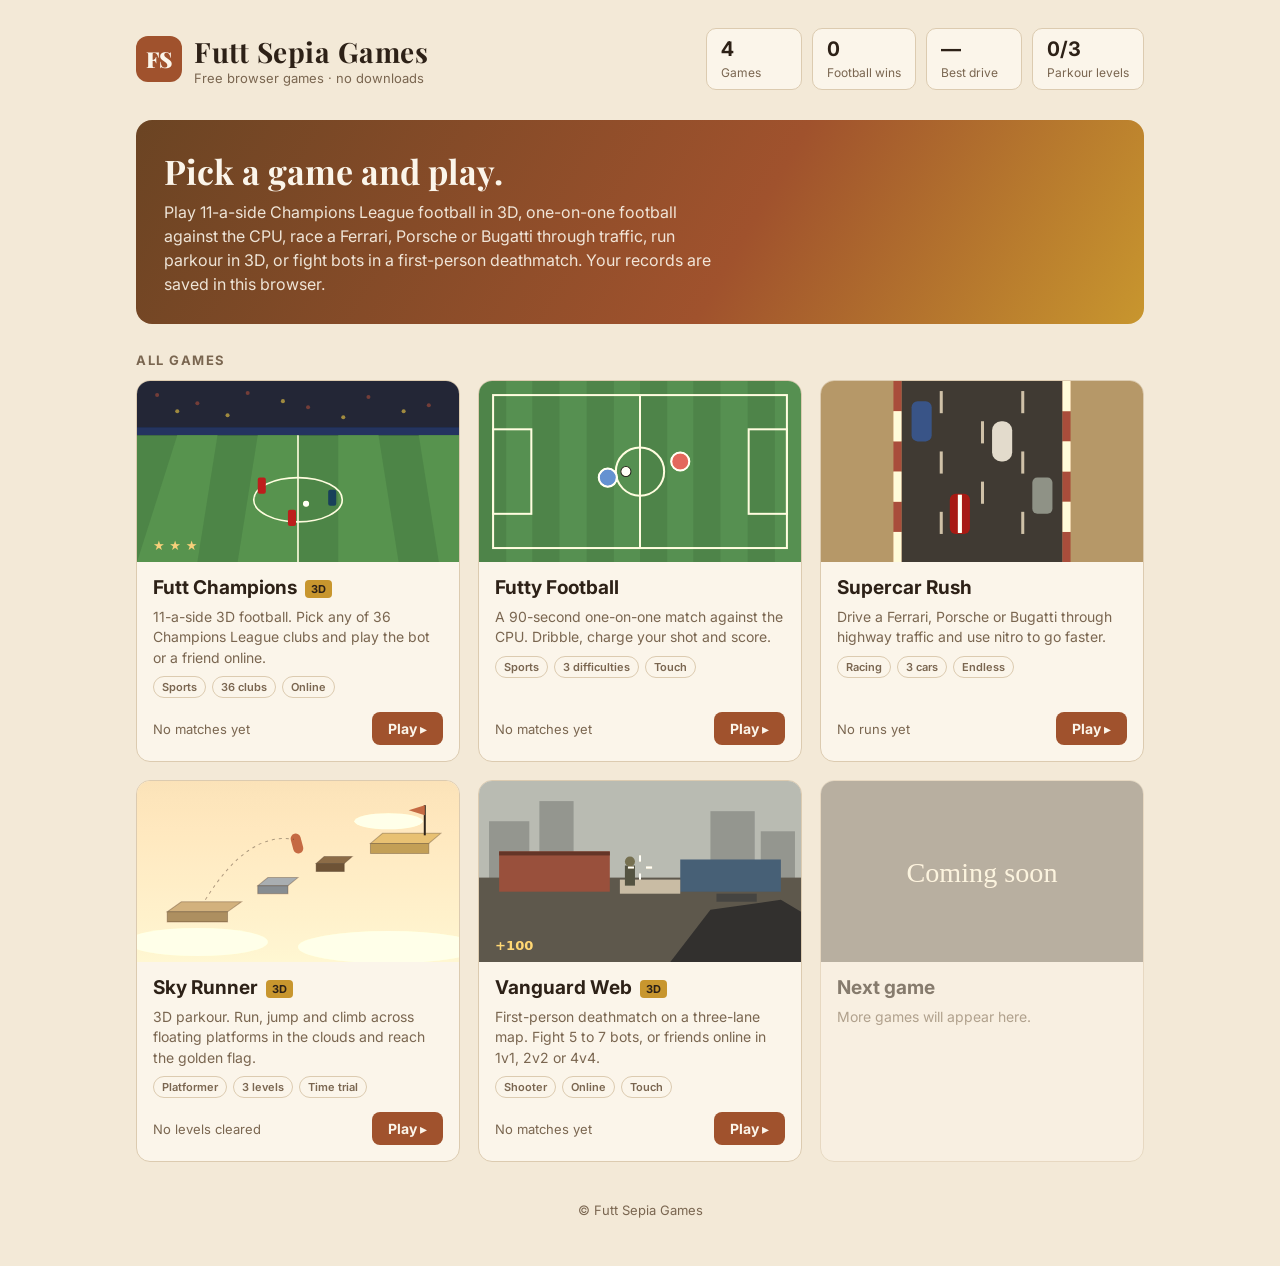
==== index.html @ 36e28ad8 "Vanguard Web: online 1v1/2v2/4v4, key rebinding, touch layout editor Online team deathmatch over Web" ====
<!DOCTYPE html>
<html lang="en">
<head>
<meta charset="UTF-8">
<meta name="viewport" content="width=device-width, initial-scale=1.0">
<title>Futt Sepia Games</title>
<link rel="preconnect" href="https://fonts.googleapis.com">
<link href="https://fonts.googleapis.com/css2?family=Playfair+Display:wght@700;900&family=Inter:wght@400;600;700&display=swap" rel="stylesheet" media="print" onload="this.media='all'">
<style>
  :root {
    --bg: #f3e9d7; --surface: #fbf5ea; --ink: #2d2117; --muted: #7a6650;
    --line: #dccbb0; --accent: #a0522d; --gold: #c8962e;
  }
  @media (prefers-color-scheme: dark) {
    :root { --bg: #17120c; --surface: #221a12; --ink: #f1e6d2; --muted: #b29e84; --line: #3a2e21; --accent: #d2875a; --gold: #e2b456; }
  }
  * { box-sizing: border-box; }
  body {
    margin: 0; min-height: 100vh; background: var(--bg); color: var(--ink);
    font-family: Inter, system-ui, sans-serif;
  }
  .wrap { max-width: 1040px; margin: 0 auto; padding: 0 16px 48px; }
  header { display: flex; align-items: center; justify-content: space-between; gap: 16px; padding: 28px 0 8px; flex-wrap: wrap; }
  .brand { display: flex; align-items: center; gap: 12px; }
  .logo {
    width: 46px; height: 46px; border-radius: 12px; background: var(--accent); color: var(--surface);
    display: grid; place-items: center; font-family: "Playfair Display", serif; font-weight: 900; font-size: 22px;
  }
  .brand h1 { margin: 0; font-family: "Playfair Display", serif; font-size: 28px; letter-spacing: .5px; }
  .brand small { display: block; color: var(--muted); font-size: 13px; }
  .stats { display: flex; gap: 10px; flex-wrap: wrap; }
  .stat { background: var(--surface); border: 1px solid var(--line); border-radius: 10px; padding: 8px 14px; min-width: 96px; }
  .stat b { display: block; font-size: 20px; font-variant-numeric: tabular-nums; }
  .stat span { font-size: 12px; color: var(--muted); }
  .hero {
    margin: 22px 0 28px; padding: 28px; border-radius: 16px;
    background: linear-gradient(120deg, #6b4423, #a0522d 60%, #c8962e); color: #fbf5ea;
  }
  .hero h2 { margin: 0 0 6px; font-family: "Playfair Display", serif; font-size: clamp(24px, 4vw, 34px); }
  .hero p { margin: 0; opacity: .9; max-width: 560px; line-height: 1.5; }
  h3 { font-size: 13px; text-transform: uppercase; letter-spacing: 1.5px; color: var(--muted); margin: 0 0 12px; }
  .grid { display: grid; grid-template-columns: repeat(auto-fill, minmax(280px, 1fr)); gap: 18px; }
  .card {
    background: var(--surface); border: 1px solid var(--line); border-radius: 14px; overflow: hidden;
    text-decoration: none; color: inherit; display: flex; flex-direction: column;
    transition: transform .15s ease, box-shadow .15s ease;
  }
  .card:hover { transform: translateY(-3px); box-shadow: 0 10px 24px rgba(60,40,20,.18); }
  .card:focus-visible { outline: 3px solid var(--gold); outline-offset: 2px; }
  .thumb { aspect-ratio: 16 / 9; display: block; width: 100%; filter: sepia(.35); }
  .body { padding: 14px 16px 16px; display: flex; flex-direction: column; gap: 8px; flex: 1; }
  .body h4 { margin: 0; font-size: 19px; }
  .body p { margin: 0; color: var(--muted); font-size: 14px; line-height: 1.45; }
  .tags { display: flex; gap: 6px; flex-wrap: wrap; }
  .tag { font-size: 11px; font-weight: 600; padding: 3px 8px; border-radius: 99px; border: 1px solid var(--line); color: var(--muted); }
  .foot { display: flex; justify-content: space-between; align-items: center; margin-top: auto; padding-top: 6px; }
  .rec { font-size: 13px; color: var(--muted); }
  .play { background: var(--accent); color: #fbf5ea; font-weight: 700; font-size: 14px; padding: 8px 16px; border-radius: 8px; }
  .new { font-size: 11px; vertical-align: middle; background: var(--gold); color: #2d2117; padding: 2px 6px; border-radius: 4px; margin-left: 4px; }
  .soon { opacity: .55; pointer-events: none; }
  .soon .thumb { filter: grayscale(1) sepia(.4); }
  footer { margin-top: 40px; text-align: center; color: var(--muted); font-size: 13px; }
</style>
</head>
<body>
<div class="wrap">
  <header>
    <div class="brand">
      <div class="logo">FS</div>
      <div><h1>Futt Sepia Games</h1><small>Free browser games · no downloads</small></div>
    </div>
    <div class="stats">
      <div class="stat"><b id="stGames">4</b><span>Games</span></div>
      <div class="stat"><b id="stWins">0</b><span>Football wins</span></div>
      <div class="stat"><b id="stBest">—</b><span>Best drive</span></div>
      <div class="stat"><b id="stLevels">0/3</b><span>Parkour levels</span></div>
    </div>
  </header>

  <section class="hero">
    <h2>Pick a game and play.</h2>
    <p>Play 11-a-side Champions League football in 3D, one-on-one football against the CPU, race a Ferrari, Porsche or Bugatti through traffic, run parkour in 3D, or fight bots in a first-person deathmatch. Your records are saved in this browser.</p>
  </section>

  <h3>All games</h3>
  <div class="grid">
    <a class="card" href="games/champions/index.html">
      <svg class="thumb" viewBox="0 0 320 180" aria-hidden="true">
        <rect width="320" height="180" fill="#0a1230"/>
        <rect y="0" width="320" height="46" fill="#1b2340"/>
        <g fill="#c0392b" opacity=".6"><circle cx="20" cy="14" r="2"/><circle cx="60" cy="22" r="2"/><circle cx="110" cy="12" r="2"/><circle cx="170" cy="26" r="2"/><circle cx="230" cy="16" r="2"/><circle cx="290" cy="24" r="2"/></g>
        <g fill="#f1c40f" opacity=".6"><circle cx="40" cy="30" r="2"/><circle cx="90" cy="34" r="2"/><circle cx="145" cy="20" r="2"/><circle cx="205" cy="36" r="2"/><circle cx="265" cy="30" r="2"/></g>
        <rect y="46" width="320" height="8" fill="#13307a"/>
        <polygon points="0,54 320,54 320,180 0,180" fill="#2e8b3a"/>
        <g fill="#349a40"><polygon points="40,54 80,54 60,180 0,180"/><polygon points="120,54 160,54 160,180 100,180"/><polygon points="200,54 240,54 260,180 200,180"/><polygon points="280,54 320,54 320,180 300,180"/></g>
        <g fill="none" stroke="#fff" stroke-width="1.6" opacity=".85"><line x1="160" y1="54" x2="160" y2="180"/><ellipse cx="160" cy="118" rx="44" ry="22"/></g>
        <g><rect x="120" y="96" width="8" height="16" rx="2" fill="#ef0107"/><rect x="190" y="108" width="8" height="16" rx="2" fill="#004170"/><rect x="150" y="128" width="8" height="16" rx="2" fill="#ef0107"/></g>
        <circle cx="168" cy="122" r="3" fill="#fff"/>
        <text x="16" y="168" font-family="system-ui, sans-serif" font-weight="800" font-size="13" fill="#f0c35a">★ ★ ★</text>
      </svg>
      <div class="body">
        <h4>Futt Champions <span class="new">3D</span></h4>
        <p>11-a-side 3D football. Pick any of 36 Champions League clubs and play the bot or a friend online.</p>
        <div class="tags"><span class="tag">Sports</span><span class="tag">36 clubs</span><span class="tag">Online</span></div>
        <div class="foot"><span class="rec" id="recChampions">No matches yet</span><span class="play">Play ▸</span></div>
      </div>
    </a>

    <a class="card" href="games/football/index.html">
      <svg class="thumb" viewBox="0 0 320 180" aria-hidden="true">
        <rect width="320" height="180" fill="#349645"/>
        <g fill="#2f8a3e"><rect x="0" width="27" height="180"/><rect x="53" width="27" height="180"/><rect x="107" width="27" height="180"/><rect x="160" width="27" height="180"/><rect x="213" width="27" height="180"/><rect x="267" width="27" height="180"/></g>
        <g fill="none" stroke="#fff" stroke-width="2" opacity=".85">
          <rect x="14" y="14" width="292" height="152"/><line x1="160" y1="14" x2="160" y2="166"/><circle cx="160" cy="90" r="24"/>
          <rect x="14" y="48" width="38" height="84"/><rect x="268" y="48" width="38" height="84"/>
        </g>
        <circle cx="128" cy="96" r="9" fill="#3b8bff" stroke="#fff" stroke-width="2"/>
        <circle cx="200" cy="80" r="9" fill="#ff4d4d" stroke="#fff" stroke-width="2"/>
        <circle cx="146" cy="90" r="5" fill="#fff" stroke="#222"/>
      </svg>
      <div class="body">
        <h4>Futty Football</h4>
        <p>A 90-second one-on-one match against the CPU. Dribble, charge your shot and score.</p>
        <div class="tags"><span class="tag">Sports</span><span class="tag">3 difficulties</span><span class="tag">Touch</span></div>
        <div class="foot"><span class="rec" id="recFootball">No matches yet</span><span class="play">Play ▸</span></div>
      </div>
    </a>

    <a class="card" href="games/racing/index.html">
      <svg class="thumb" viewBox="0 0 320 180" aria-hidden="true">
        <rect width="320" height="180" fill="#b08d57"/>
        <rect x="80" width="160" height="180" fill="#3a3633"/>
        <g fill="#c0392b"><rect x="72" y="0" width="8" height="30"/><rect x="72" y="60" width="8" height="30"/><rect x="72" y="120" width="8" height="30"/><rect x="240" y="30" width="8" height="30"/><rect x="240" y="90" width="8" height="30"/><rect x="240" y="150" width="8" height="30"/></g>
        <g fill="#f4ead8"><rect x="72" y="30" width="8" height="30"/><rect x="72" y="90" width="8" height="30"/><rect x="72" y="150" width="8" height="30"/><rect x="240" y="0" width="8" height="30"/><rect x="240" y="60" width="8" height="30"/><rect x="240" y="120" width="8" height="30"/></g>
        <g fill="#f4ead8" opacity=".7"><rect x="118" y="10" width="3" height="22"/><rect x="118" y="70" width="3" height="22"/><rect x="118" y="130" width="3" height="22"/><rect x="159" y="40" width="3" height="22"/><rect x="159" y="100" width="3" height="22"/><rect x="199" y="10" width="3" height="22"/><rect x="199" y="70" width="3" height="22"/><rect x="199" y="130" width="3" height="22"/></g>
        <rect x="128" y="112" width="20" height="40" rx="6" fill="#d40000"/><rect x="136" y="113" width="4" height="38" fill="#fff"/>
        <rect x="170" y="40" width="20" height="40" rx="9" fill="#c9cdd2"/>
        <rect x="90" y="20" width="20" height="40" rx="6" fill="#1f4fa8"/>
        <rect x="210" y="96" width="20" height="36" rx="5" fill="#7b8a8b"/>
      </svg>
      <div class="body">
        <h4>Supercar Rush</h4>
        <p>Drive a Ferrari, Porsche or Bugatti through highway traffic and use nitro to go faster.</p>
        <div class="tags"><span class="tag">Racing</span><span class="tag">3 cars</span><span class="tag">Endless</span></div>
        <div class="foot"><span class="rec" id="recRacing">No runs yet</span><span class="play">Play ▸</span></div>
      </div>
    </a>

    <a class="card" href="games/parkour/index.html">
      <svg class="thumb" viewBox="0 0 320 180" aria-hidden="true">
        <defs><linearGradient id="sky" x1="0" y1="0" x2="0" y2="1"><stop offset="0" stop-color="#e8d3b0"/><stop offset="1" stop-color="#f3e6cf"/></linearGradient></defs>
        <rect width="320" height="180" fill="url(#sky)"/>
        <g fill="#fbf5ea"><ellipse cx="60" cy="160" rx="70" ry="14"/><ellipse cx="250" cy="165" rx="90" ry="16"/><ellipse cx="250" cy="40" rx="34" ry="8"/></g>
        <g stroke="#4a3420" stroke-opacity=".35">
          <polygon points="30,130 90,130 104,120 44,120" fill="#c9a46c"/><polygon points="30,130 90,130 90,140 30,140" fill="#a8844f"/>
          <polygon points="120,104 150,104 160,96 130,96" fill="#8fa3bf"/><polygon points="120,104 150,104 150,112 120,112" fill="#71849e"/>
          <polygon points="178,82 206,82 214,75 186,75" fill="#8c6239"/><polygon points="178,82 206,82 206,90 178,90" fill="#6e4b2a"/>
          <polygon points="232,62 290,62 302,52 244,52" fill="#e2b456"/><polygon points="232,62 290,62 290,72 232,72" fill="#c0943a"/>
        </g>
        <line x1="286" y1="54" x2="286" y2="24" stroke="#2d2117" stroke-width="2"/><polygon points="286,24 270,29 286,34" fill="#d9572b"/>
        <g transform="translate(160 66) rotate(-15)"><rect x="-5" y="-14" width="10" height="20" rx="5" fill="#d9572b"/></g>
        <path d="M68 118 Q110 50 156 58" fill="none" stroke="#2d2117" stroke-dasharray="3 4" stroke-opacity=".4"/>
      </svg>
      <div class="body">
        <h4>Sky Runner <span class="new">3D</span></h4>
        <p>3D parkour. Run, jump and climb across floating platforms in the clouds and reach the golden flag.</p>
        <div class="tags"><span class="tag">Platformer</span><span class="tag">3 levels</span><span class="tag">Time trial</span></div>
        <div class="foot"><span class="rec" id="recParkour">No levels cleared</span><span class="play">Play ▸</span></div>
      </div>
    </a>

    <a class="card" href="games/vanguard/index.html">
      <svg class="thumb" viewBox="0 0 320 180" aria-hidden="true">
        <rect width="320" height="180" fill="#9fb0bb"/>
        <g fill="#7f8d96"><rect x="10" y="40" width="40" height="70"/><rect x="60" y="20" width="34" height="90"/><rect x="230" y="30" width="44" height="80"/><rect x="280" y="50" width="34" height="60"/></g>
        <rect y="96" width="320" height="84" fill="#55524c"/>
        <rect x="20" y="70" width="110" height="40" fill="#a8402e"/><rect x="20" y="70" width="110" height="4" fill="#6e2a1e"/>
        <rect x="200" y="78" width="100" height="32" fill="#2f5c8a"/>
        <rect x="140" y="98" width="60" height="14" fill="#b5b0a4"/>
        <g transform="translate(150 84)"><rect x="-5" y="0" width="10" height="20" fill="#4a4f3e"/><circle cx="0" cy="-4" r="5" fill="#6b6a48"/></g>
        <g fill="#2c2d30"><polygon points="190,180 230,128 300,118 320,130 320,180"/></g>
        <rect x="236" y="112" width="40" height="8" fill="#3c4044"/>
        <g stroke="#fff" stroke-width="2"><line x1="160" y1="74" x2="160" y2="80"/><line x1="160" y1="92" x2="160" y2="98"/><line x1="148" y1="86" x2="154" y2="86"/><line x1="166" y1="86" x2="172" y2="86"/></g>
        <text x="16" y="168" font-family="system-ui, sans-serif" font-weight="800" font-size="13" fill="#ffcc4d">+100</text>
      </svg>
      <div class="body">
        <h4>Vanguard Web <span class="new">3D</span></h4>
        <p>First-person deathmatch on a three-lane map. Fight 5 to 7 bots, or friends online in 1v1, 2v2 or 4v4.</p>
        <div class="tags"><span class="tag">Shooter</span><span class="tag">Online</span><span class="tag">Touch</span></div>
        <div class="foot"><span class="rec" id="recVanguard">No matches yet</span><span class="play">Play ▸</span></div>
      </div>
    </a>

    <div class="card soon" aria-disabled="true">
      <svg class="thumb" viewBox="0 0 320 180" aria-hidden="true">
        <rect width="320" height="180" fill="#8a7458"/>
        <text x="160" y="100" text-anchor="middle" font-family="Georgia, serif" font-size="28" fill="#f4ead8">Coming soon</text>
      </svg>
      <div class="body">
        <h4>Next game</h4>
        <p>More games will appear here.</p>
      </div>
    </div>
  </div>

  <footer>© Futt Sepia Games</footer>
</div>
<script>
  const read = (k, d) => { try { return JSON.parse(localStorage.getItem(k)) || d; } catch (_) { return d; } };
  const fb = read('fsg.football', null);
  if (fb) {
    document.getElementById('recFootball').textContent = `W ${fb.w} · D ${fb.d} · L ${fb.l}`;
    document.getElementById('stWins').textContent = fb.w;
  }
  const rc = read('fsg.racing', null);
  const names = { ferrari: 'Ferrari', porsche: 'Porsche', bugatti: 'Bugatti' };
  if (rc && Object.keys(rc).length) {
    const [car, m] = Object.entries(rc).sort((a, b) => b[1] - a[1])[0];
    document.getElementById('recRacing').textContent = `Best: ${m} m in a ${names[car] || car}`;
    document.getElementById('stBest').textContent = m + ' m';
  }
  const ch = read('fsg.champions', null);
  if (ch) document.getElementById('recChampions').textContent = `W ${ch.w} · D ${ch.d} · L ${ch.l}`;
  const pk = read('fsg.parkour', null);
  if (pk) {
    const done = Object.keys(pk).length;
    const total = Object.values(pk).reduce((a, b) => a + b, 0);
    document.getElementById('stLevels').textContent = `${done}/3`;
    document.getElementById('recParkour').textContent = done === 3 ? `All cleared · ${total.toFixed(1)}s total` : `${done}/3 levels cleared`;
  }
  const vg = read('fsg.vanguard', null);
  if (vg) document.getElementById('recVanguard').textContent = `${vg.wins}/${vg.matches} wins · best ${vg.bestKills} kills`;
</script>
</body>
</html>
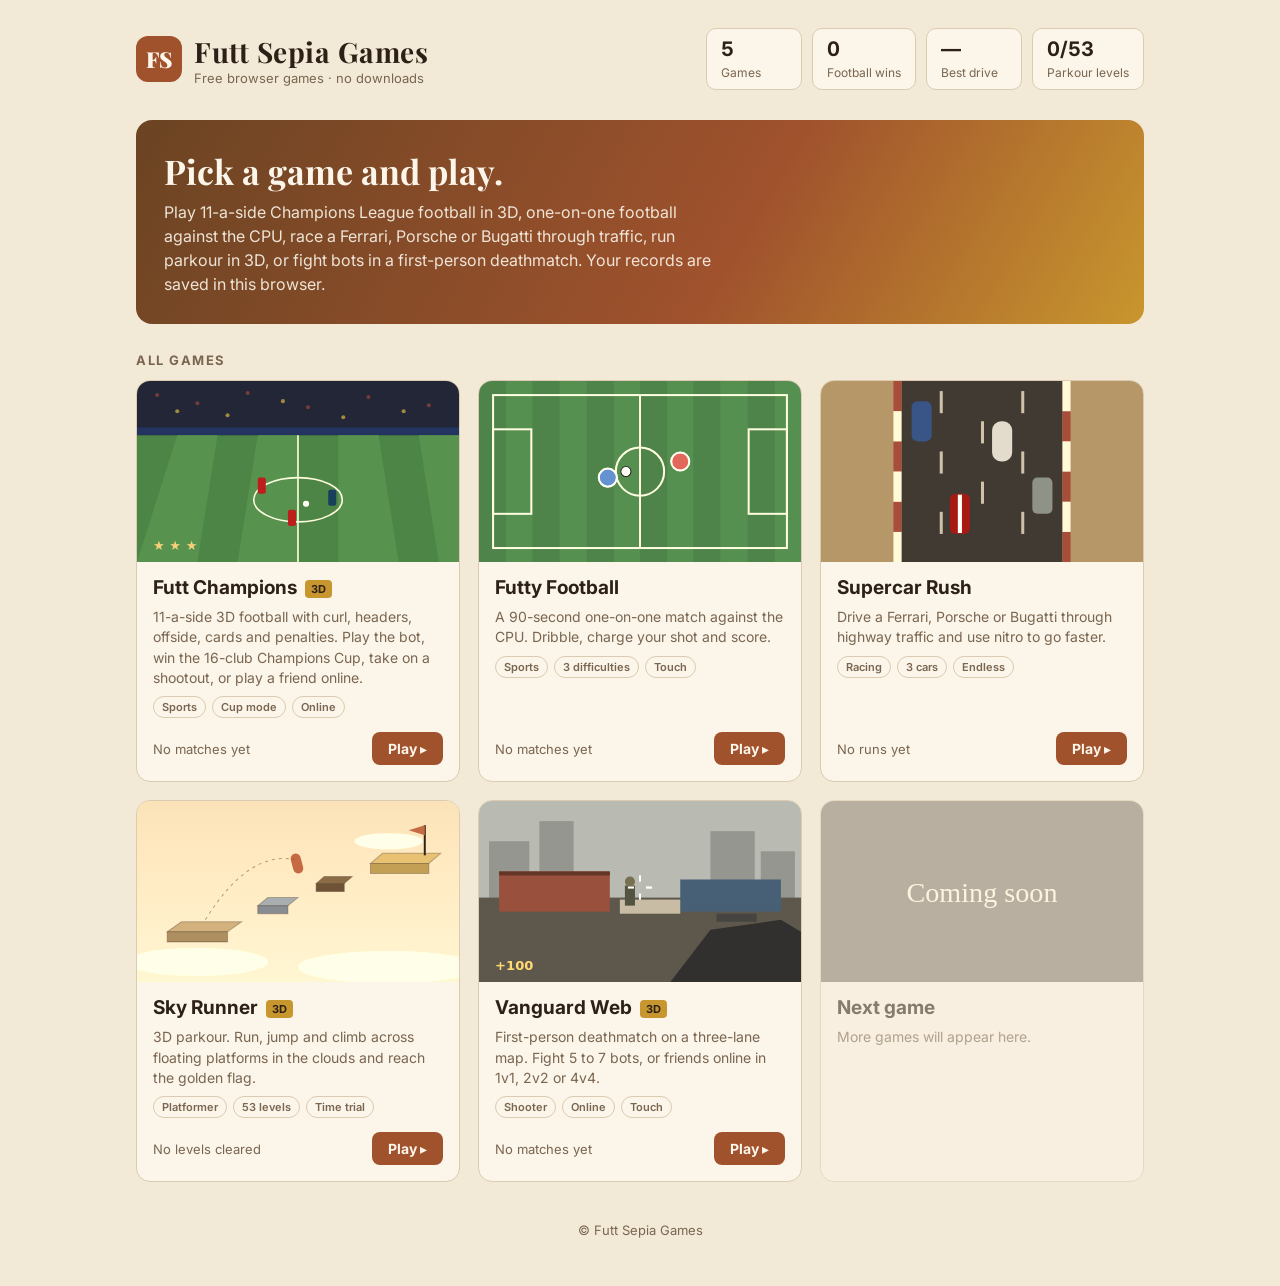
==== commit c39f5ee6: "Merge Vanguard Web online play and custom controls into claude/bold-goodall-1s31en Co-Authored-By: C" ====
--- a/index.html
+++ b/index.html
@@ -70,10 +70,10 @@
       <div><h1>Futt Sepia Games</h1><small>Free browser games · no downloads</small></div>
     </div>
     <div class="stats">
-      <div class="stat"><b id="stGames">4</b><span>Games</span></div>
+      <div class="stat"><b id="stGames">5</b><span>Games</span></div>
       <div class="stat"><b id="stWins">0</b><span>Football wins</span></div>
       <div class="stat"><b id="stBest">—</b><span>Best drive</span></div>
-      <div class="stat"><b id="stLevels">0/3</b><span>Parkour levels</span></div>
+      <div class="stat"><b id="stLevels">0/53</b><span>Parkour levels</span></div>
     </div>
   </header>
 
@@ -100,8 +100,8 @@
       </svg>
       <div class="body">
         <h4>Futt Champions <span class="new">3D</span></h4>
-        <p>11-a-side 3D football. Pick any of 36 Champions League clubs and play the bot or a friend online.</p>
-        <div class="tags"><span class="tag">Sports</span><span class="tag">36 clubs</span><span class="tag">Online</span></div>
+        <p>11-a-side 3D football with curl, headers, offside, cards and penalties. Play the bot, win the 16-club Champions Cup, take on a shootout, or play a friend online.</p>
+        <div class="tags"><span class="tag">Sports</span><span class="tag">Cup mode</span><span class="tag">Online</span></div>
         <div class="foot"><span class="rec" id="recChampions">No matches yet</span><span class="play">Play ▸</span></div>
       </div>
     </a>
@@ -164,7 +164,7 @@
       <div class="body">
         <h4>Sky Runner <span class="new">3D</span></h4>
         <p>3D parkour. Run, jump and climb across floating platforms in the clouds and reach the golden flag.</p>
-        <div class="tags"><span class="tag">Platformer</span><span class="tag">3 levels</span><span class="tag">Time trial</span></div>
+        <div class="tags"><span class="tag">Platformer</span><span class="tag">53 levels</span><span class="tag">Time trial</span></div>
         <div class="foot"><span class="rec" id="recParkour">No levels cleared</span><span class="play">Play ▸</span></div>
       </div>
     </a>
@@ -221,12 +221,13 @@
   }
   const ch = read('fsg.champions', null);
   if (ch) document.getElementById('recChampions').textContent = `W ${ch.w} · D ${ch.d} · L ${ch.l}`;
+  const PK_LEVELS = 53;
   const pk = read('fsg.parkour', null);
   if (pk) {
     const done = Object.keys(pk).length;
     const total = Object.values(pk).reduce((a, b) => a + b, 0);
-    document.getElementById('stLevels').textContent = `${done}/3`;
-    document.getElementById('recParkour').textContent = done === 3 ? `All cleared · ${total.toFixed(1)}s total` : `${done}/3 levels cleared`;
+    document.getElementById('stLevels').textContent = `${done}/${PK_LEVELS}`;
+    document.getElementById('recParkour').textContent = done >= PK_LEVELS ? `All cleared · ${total.toFixed(1)}s total` : `${done}/${PK_LEVELS} levels cleared`;
   }
   const vg = read('fsg.vanguard', null);
   if (vg) document.getElementById('recVanguard').textContent = `${vg.wins}/${vg.matches} wins · best ${vg.bestKills} kills`;
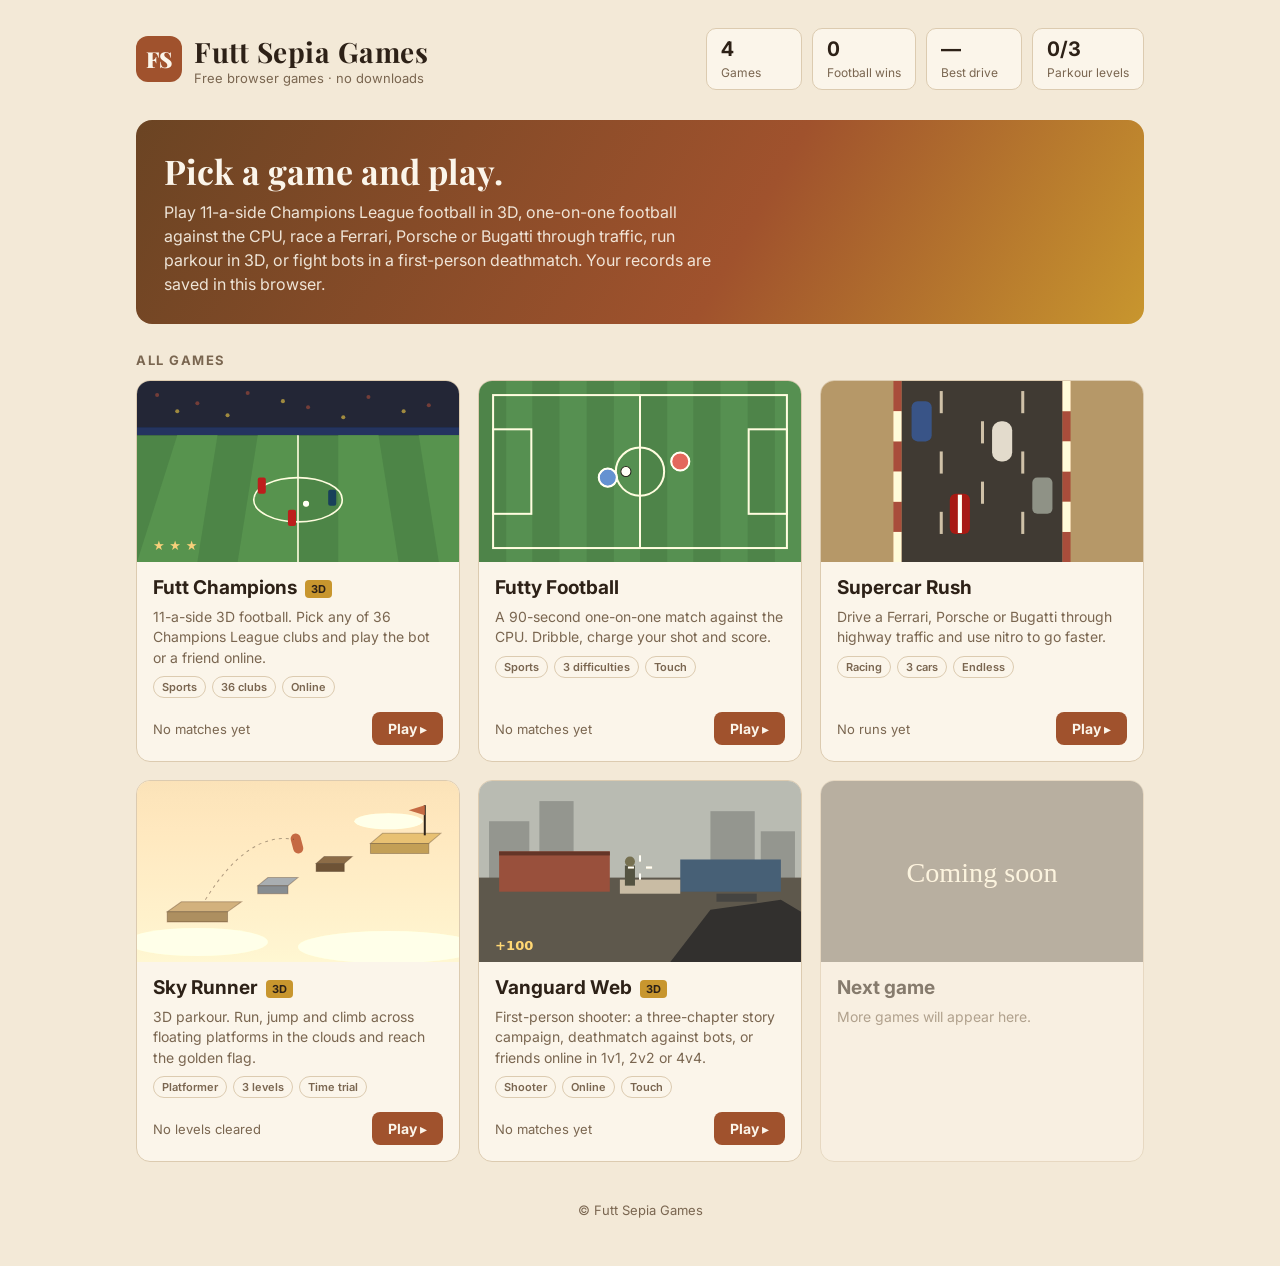
==== commit 73a1ec34: "Vanguard Web: story campaign 'Operation: Ashes of Verdan' Three chapters (tenement breach, hospital " ====
--- a/index.html
+++ b/index.html
@@ -70,10 +70,10 @@
       <div><h1>Futt Sepia Games</h1><small>Free browser games · no downloads</small></div>
     </div>
     <div class="stats">
-      <div class="stat"><b id="stGames">5</b><span>Games</span></div>
+      <div class="stat"><b id="stGames">4</b><span>Games</span></div>
       <div class="stat"><b id="stWins">0</b><span>Football wins</span></div>
       <div class="stat"><b id="stBest">—</b><span>Best drive</span></div>
-      <div class="stat"><b id="stLevels">0/53</b><span>Parkour levels</span></div>
+      <div class="stat"><b id="stLevels">0/3</b><span>Parkour levels</span></div>
     </div>
   </header>
 
@@ -100,8 +100,8 @@
       </svg>
       <div class="body">
         <h4>Futt Champions <span class="new">3D</span></h4>
-        <p>11-a-side 3D football with curl, headers, offside, cards and penalties. Play the bot, win the 16-club Champions Cup, take on a shootout, or play a friend online.</p>
-        <div class="tags"><span class="tag">Sports</span><span class="tag">Cup mode</span><span class="tag">Online</span></div>
+        <p>11-a-side 3D football. Pick any of 36 Champions League clubs and play the bot or a friend online.</p>
+        <div class="tags"><span class="tag">Sports</span><span class="tag">36 clubs</span><span class="tag">Online</span></div>
         <div class="foot"><span class="rec" id="recChampions">No matches yet</span><span class="play">Play ▸</span></div>
       </div>
     </a>
@@ -164,7 +164,7 @@
       <div class="body">
         <h4>Sky Runner <span class="new">3D</span></h4>
         <p>3D parkour. Run, jump and climb across floating platforms in the clouds and reach the golden flag.</p>
-        <div class="tags"><span class="tag">Platformer</span><span class="tag">53 levels</span><span class="tag">Time trial</span></div>
+        <div class="tags"><span class="tag">Platformer</span><span class="tag">3 levels</span><span class="tag">Time trial</span></div>
         <div class="foot"><span class="rec" id="recParkour">No levels cleared</span><span class="play">Play ▸</span></div>
       </div>
     </a>
@@ -185,7 +185,7 @@
       </svg>
       <div class="body">
         <h4>Vanguard Web <span class="new">3D</span></h4>
-        <p>First-person deathmatch on a three-lane map. Fight 5 to 7 bots, or friends online in 1v1, 2v2 or 4v4.</p>
+        <p>First-person shooter: a three-chapter story campaign, deathmatch against bots, or friends online in 1v1, 2v2 or 4v4.</p>
         <div class="tags"><span class="tag">Shooter</span><span class="tag">Online</span><span class="tag">Touch</span></div>
         <div class="foot"><span class="rec" id="recVanguard">No matches yet</span><span class="play">Play ▸</span></div>
       </div>
@@ -221,13 +221,12 @@
   }
   const ch = read('fsg.champions', null);
   if (ch) document.getElementById('recChampions').textContent = `W ${ch.w} · D ${ch.d} · L ${ch.l}`;
-  const PK_LEVELS = 53;
   const pk = read('fsg.parkour', null);
   if (pk) {
     const done = Object.keys(pk).length;
     const total = Object.values(pk).reduce((a, b) => a + b, 0);
-    document.getElementById('stLevels').textContent = `${done}/${PK_LEVELS}`;
-    document.getElementById('recParkour').textContent = done >= PK_LEVELS ? `All cleared · ${total.toFixed(1)}s total` : `${done}/${PK_LEVELS} levels cleared`;
+    document.getElementById('stLevels').textContent = `${done}/3`;
+    document.getElementById('recParkour').textContent = done === 3 ? `All cleared · ${total.toFixed(1)}s total` : `${done}/3 levels cleared`;
   }
   const vg = read('fsg.vanguard', null);
   if (vg) document.getElementById('recVanguard').textContent = `${vg.wins}/${vg.matches} wins · best ${vg.bestKills} kills`;
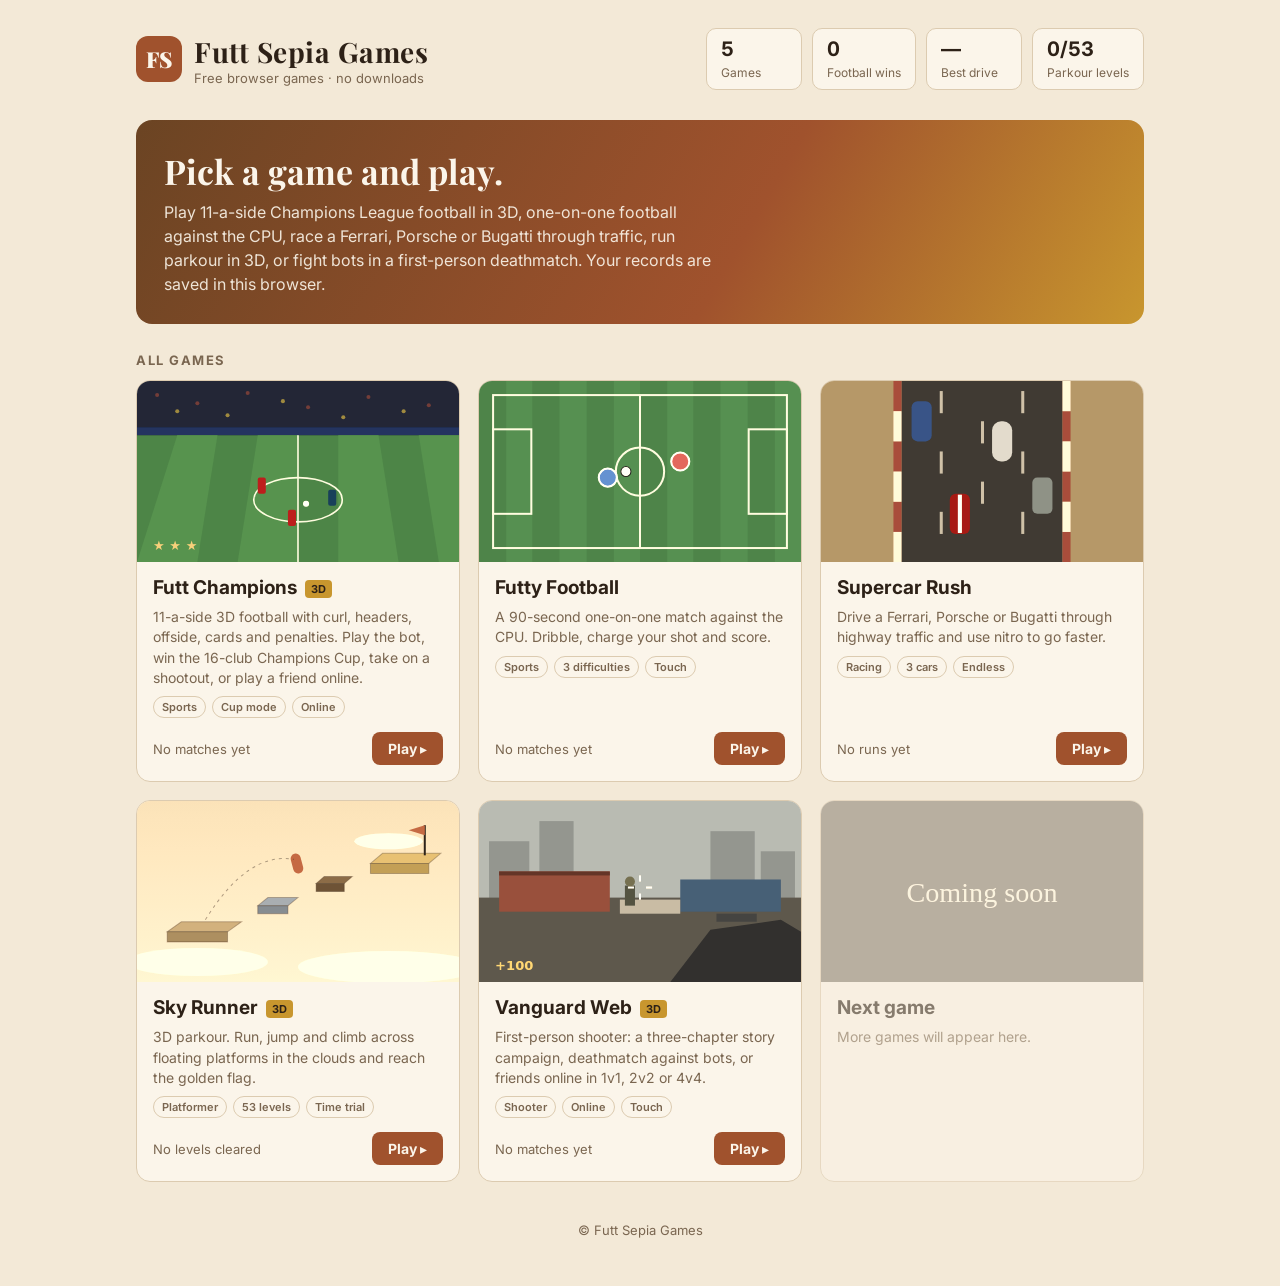
==== commit 25f8455e: "Merge Vanguard Web story campaign into claude/bold-goodall-1s31en Co-Authored-By: Claude Opus 5.5 <n" ====
--- a/index.html
+++ b/index.html
@@ -70,10 +70,10 @@
       <div><h1>Futt Sepia Games</h1><small>Free browser games · no downloads</small></div>
     </div>
     <div class="stats">
-      <div class="stat"><b id="stGames">4</b><span>Games</span></div>
+      <div class="stat"><b id="stGames">5</b><span>Games</span></div>
       <div class="stat"><b id="stWins">0</b><span>Football wins</span></div>
       <div class="stat"><b id="stBest">—</b><span>Best drive</span></div>
-      <div class="stat"><b id="stLevels">0/3</b><span>Parkour levels</span></div>
+      <div class="stat"><b id="stLevels">0/53</b><span>Parkour levels</span></div>
     </div>
   </header>
 
@@ -100,8 +100,8 @@
       </svg>
       <div class="body">
         <h4>Futt Champions <span class="new">3D</span></h4>
-        <p>11-a-side 3D football. Pick any of 36 Champions League clubs and play the bot or a friend online.</p>
-        <div class="tags"><span class="tag">Sports</span><span class="tag">36 clubs</span><span class="tag">Online</span></div>
+        <p>11-a-side 3D football with curl, headers, offside, cards and penalties. Play the bot, win the 16-club Champions Cup, take on a shootout, or play a friend online.</p>
+        <div class="tags"><span class="tag">Sports</span><span class="tag">Cup mode</span><span class="tag">Online</span></div>
         <div class="foot"><span class="rec" id="recChampions">No matches yet</span><span class="play">Play ▸</span></div>
       </div>
     </a>
@@ -164,7 +164,7 @@
       <div class="body">
         <h4>Sky Runner <span class="new">3D</span></h4>
         <p>3D parkour. Run, jump and climb across floating platforms in the clouds and reach the golden flag.</p>
-        <div class="tags"><span class="tag">Platformer</span><span class="tag">3 levels</span><span class="tag">Time trial</span></div>
+        <div class="tags"><span class="tag">Platformer</span><span class="tag">53 levels</span><span class="tag">Time trial</span></div>
         <div class="foot"><span class="rec" id="recParkour">No levels cleared</span><span class="play">Play ▸</span></div>
       </div>
     </a>
@@ -221,12 +221,13 @@
   }
   const ch = read('fsg.champions', null);
   if (ch) document.getElementById('recChampions').textContent = `W ${ch.w} · D ${ch.d} · L ${ch.l}`;
+  const PK_LEVELS = 53;
   const pk = read('fsg.parkour', null);
   if (pk) {
     const done = Object.keys(pk).length;
     const total = Object.values(pk).reduce((a, b) => a + b, 0);
-    document.getElementById('stLevels').textContent = `${done}/3`;
-    document.getElementById('recParkour').textContent = done === 3 ? `All cleared · ${total.toFixed(1)}s total` : `${done}/3 levels cleared`;
+    document.getElementById('stLevels').textContent = `${done}/${PK_LEVELS}`;
+    document.getElementById('recParkour').textContent = done >= PK_LEVELS ? `All cleared · ${total.toFixed(1)}s total` : `${done}/${PK_LEVELS} levels cleared`;
   }
   const vg = read('fsg.vanguard', null);
   if (vg) document.getElementById('recVanguard').textContent = `${vg.wins}/${vg.matches} wins · best ${vg.bestKills} kills`;
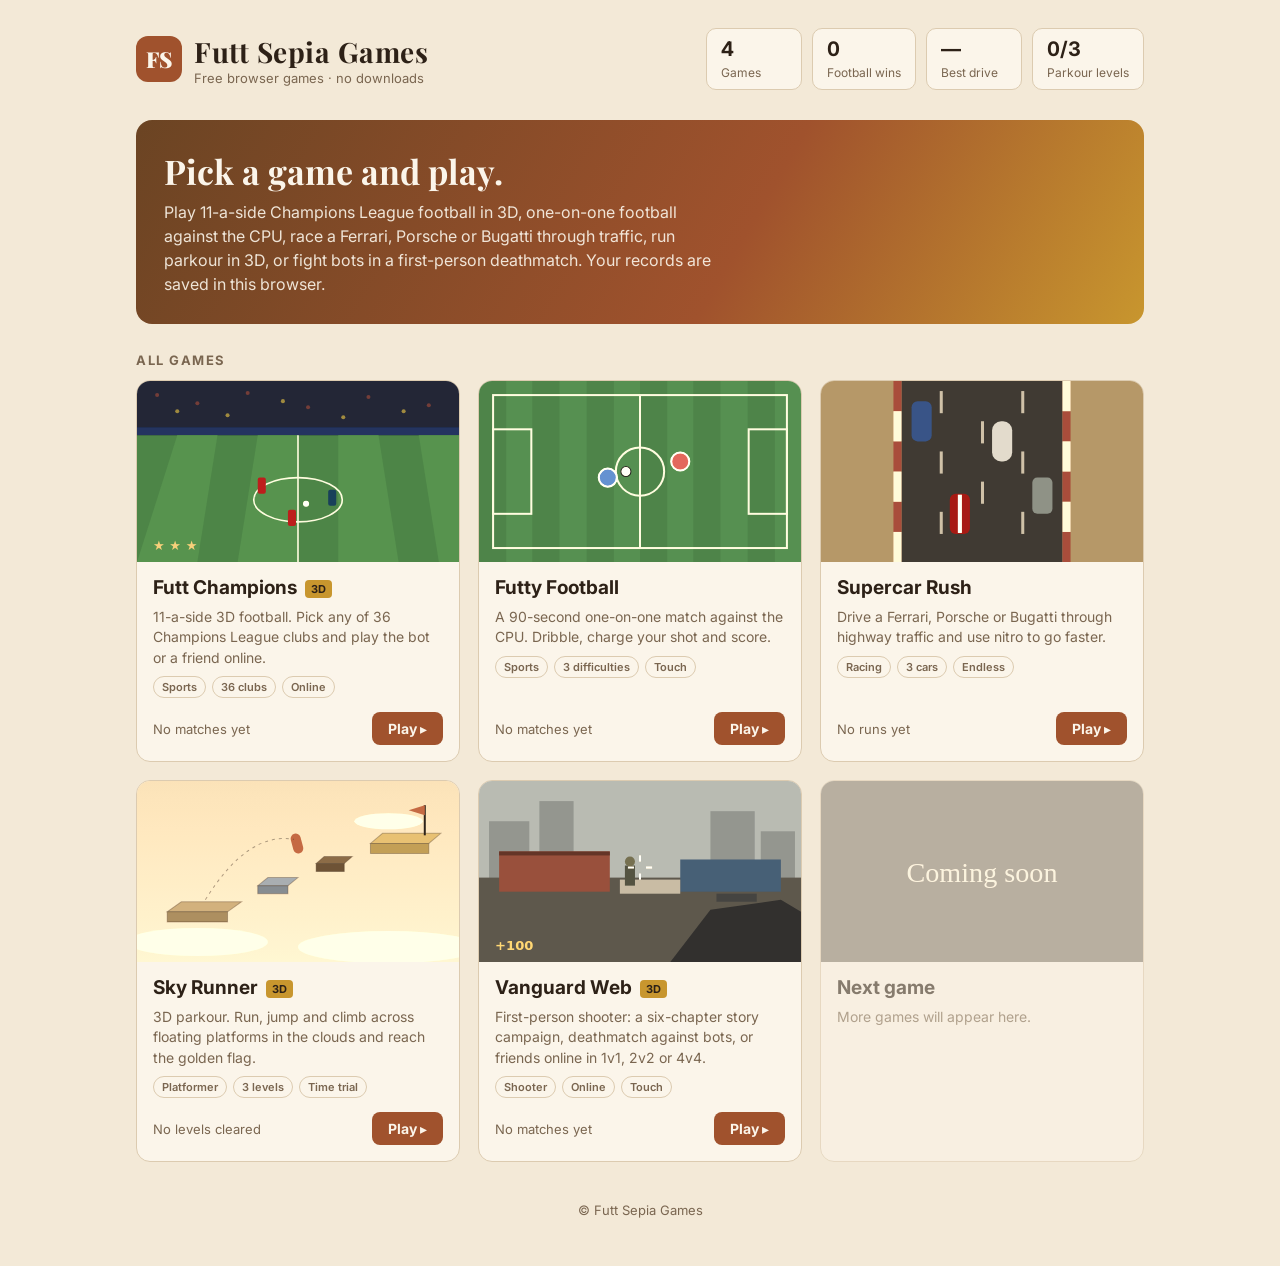
==== commit a95568fb: "Vanguard Web: campaign expanded to six chapters (~30 minutes) New chapters: I. Arrival (Checkpoint E" ====
--- a/index.html
+++ b/index.html
@@ -70,10 +70,10 @@
       <div><h1>Futt Sepia Games</h1><small>Free browser games · no downloads</small></div>
     </div>
     <div class="stats">
-      <div class="stat"><b id="stGames">5</b><span>Games</span></div>
+      <div class="stat"><b id="stGames">4</b><span>Games</span></div>
       <div class="stat"><b id="stWins">0</b><span>Football wins</span></div>
       <div class="stat"><b id="stBest">—</b><span>Best drive</span></div>
-      <div class="stat"><b id="stLevels">0/53</b><span>Parkour levels</span></div>
+      <div class="stat"><b id="stLevels">0/3</b><span>Parkour levels</span></div>
     </div>
   </header>
 
@@ -100,8 +100,8 @@
       </svg>
       <div class="body">
         <h4>Futt Champions <span class="new">3D</span></h4>
-        <p>11-a-side 3D football with curl, headers, offside, cards and penalties. Play the bot, win the 16-club Champions Cup, take on a shootout, or play a friend online.</p>
-        <div class="tags"><span class="tag">Sports</span><span class="tag">Cup mode</span><span class="tag">Online</span></div>
+        <p>11-a-side 3D football. Pick any of 36 Champions League clubs and play the bot or a friend online.</p>
+        <div class="tags"><span class="tag">Sports</span><span class="tag">36 clubs</span><span class="tag">Online</span></div>
         <div class="foot"><span class="rec" id="recChampions">No matches yet</span><span class="play">Play ▸</span></div>
       </div>
     </a>
@@ -164,7 +164,7 @@
       <div class="body">
         <h4>Sky Runner <span class="new">3D</span></h4>
         <p>3D parkour. Run, jump and climb across floating platforms in the clouds and reach the golden flag.</p>
-        <div class="tags"><span class="tag">Platformer</span><span class="tag">53 levels</span><span class="tag">Time trial</span></div>
+        <div class="tags"><span class="tag">Platformer</span><span class="tag">3 levels</span><span class="tag">Time trial</span></div>
         <div class="foot"><span class="rec" id="recParkour">No levels cleared</span><span class="play">Play ▸</span></div>
       </div>
     </a>
@@ -185,7 +185,7 @@
       </svg>
       <div class="body">
         <h4>Vanguard Web <span class="new">3D</span></h4>
-        <p>First-person shooter: a three-chapter story campaign, deathmatch against bots, or friends online in 1v1, 2v2 or 4v4.</p>
+        <p>First-person shooter: a six-chapter story campaign, deathmatch against bots, or friends online in 1v1, 2v2 or 4v4.</p>
         <div class="tags"><span class="tag">Shooter</span><span class="tag">Online</span><span class="tag">Touch</span></div>
         <div class="foot"><span class="rec" id="recVanguard">No matches yet</span><span class="play">Play ▸</span></div>
       </div>
@@ -221,13 +221,12 @@
   }
   const ch = read('fsg.champions', null);
   if (ch) document.getElementById('recChampions').textContent = `W ${ch.w} · D ${ch.d} · L ${ch.l}`;
-  const PK_LEVELS = 53;
   const pk = read('fsg.parkour', null);
   if (pk) {
     const done = Object.keys(pk).length;
     const total = Object.values(pk).reduce((a, b) => a + b, 0);
-    document.getElementById('stLevels').textContent = `${done}/${PK_LEVELS}`;
-    document.getElementById('recParkour').textContent = done >= PK_LEVELS ? `All cleared · ${total.toFixed(1)}s total` : `${done}/${PK_LEVELS} levels cleared`;
+    document.getElementById('stLevels').textContent = `${done}/3`;
+    document.getElementById('recParkour').textContent = done === 3 ? `All cleared · ${total.toFixed(1)}s total` : `${done}/3 levels cleared`;
   }
   const vg = read('fsg.vanguard', null);
   if (vg) document.getElementById('recVanguard').textContent = `${vg.wins}/${vg.matches} wins · best ${vg.bestKills} kills`;
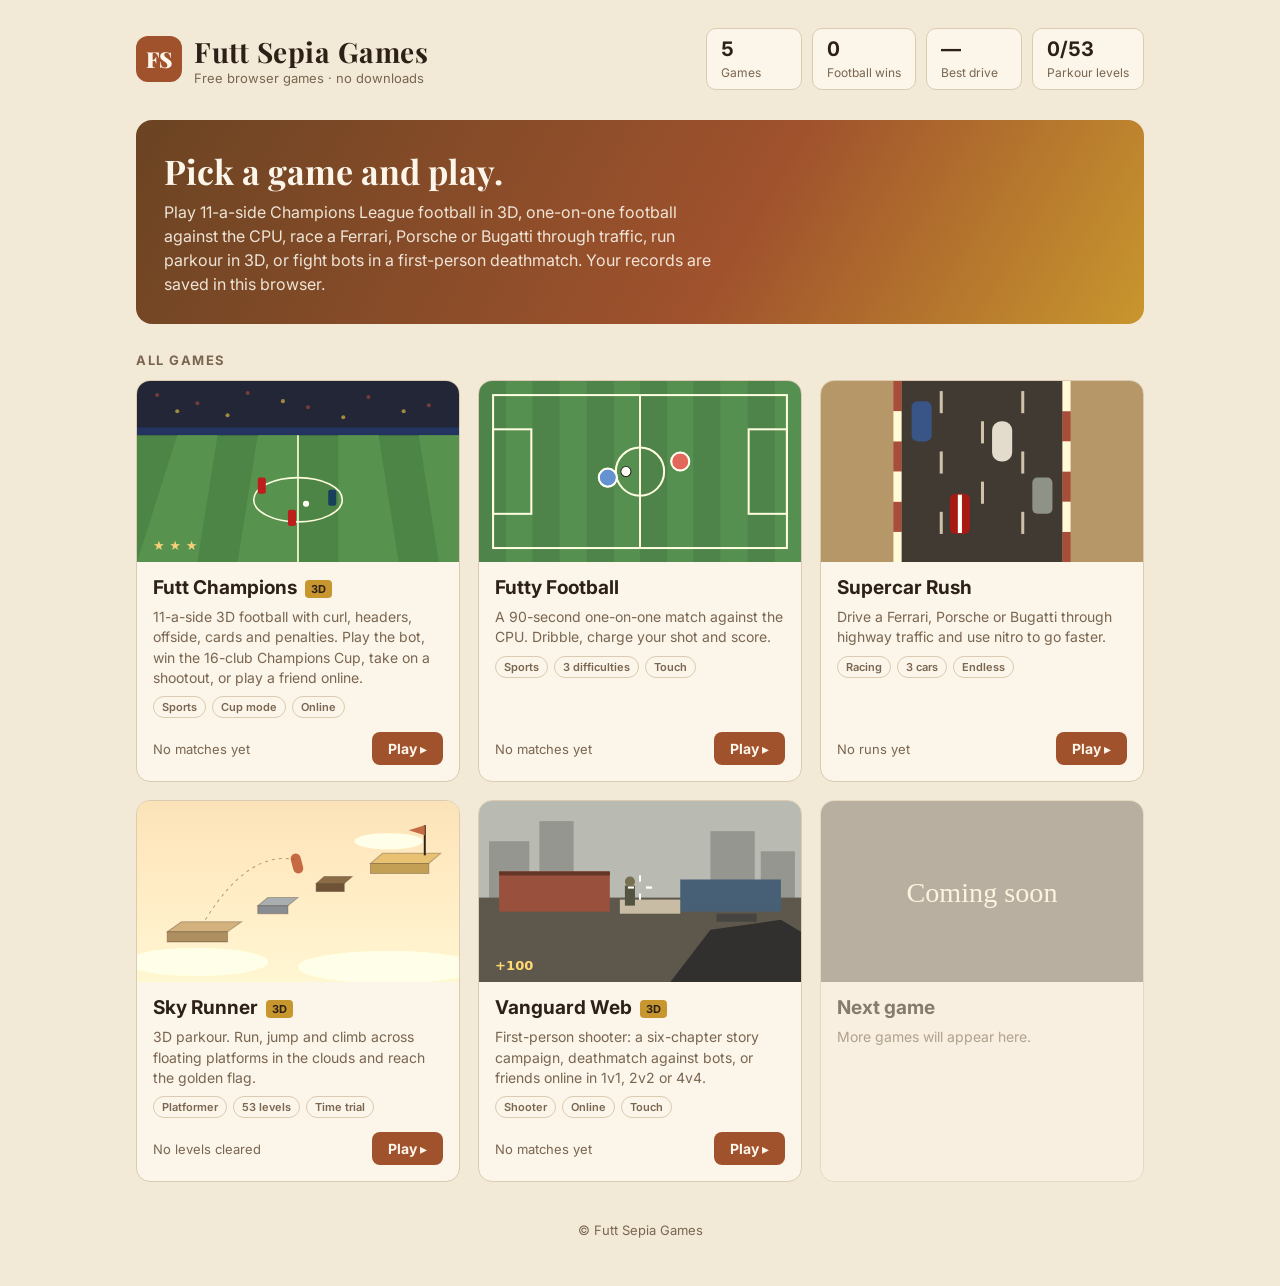
==== commit b3361084: "Merge Vanguard Web six-chapter campaign into claude/bold-goodall-1s31en Co-Authored-By: Claude Opus " ====
--- a/index.html
+++ b/index.html
@@ -70,10 +70,10 @@
       <div><h1>Futt Sepia Games</h1><small>Free browser games · no downloads</small></div>
     </div>
     <div class="stats">
-      <div class="stat"><b id="stGames">4</b><span>Games</span></div>
+      <div class="stat"><b id="stGames">5</b><span>Games</span></div>
       <div class="stat"><b id="stWins">0</b><span>Football wins</span></div>
       <div class="stat"><b id="stBest">—</b><span>Best drive</span></div>
-      <div class="stat"><b id="stLevels">0/3</b><span>Parkour levels</span></div>
+      <div class="stat"><b id="stLevels">0/53</b><span>Parkour levels</span></div>
     </div>
   </header>
 
@@ -100,8 +100,8 @@
       </svg>
       <div class="body">
         <h4>Futt Champions <span class="new">3D</span></h4>
-        <p>11-a-side 3D football. Pick any of 36 Champions League clubs and play the bot or a friend online.</p>
-        <div class="tags"><span class="tag">Sports</span><span class="tag">36 clubs</span><span class="tag">Online</span></div>
+        <p>11-a-side 3D football with curl, headers, offside, cards and penalties. Play the bot, win the 16-club Champions Cup, take on a shootout, or play a friend online.</p>
+        <div class="tags"><span class="tag">Sports</span><span class="tag">Cup mode</span><span class="tag">Online</span></div>
         <div class="foot"><span class="rec" id="recChampions">No matches yet</span><span class="play">Play ▸</span></div>
       </div>
     </a>
@@ -164,7 +164,7 @@
       <div class="body">
         <h4>Sky Runner <span class="new">3D</span></h4>
         <p>3D parkour. Run, jump and climb across floating platforms in the clouds and reach the golden flag.</p>
-        <div class="tags"><span class="tag">Platformer</span><span class="tag">3 levels</span><span class="tag">Time trial</span></div>
+        <div class="tags"><span class="tag">Platformer</span><span class="tag">53 levels</span><span class="tag">Time trial</span></div>
         <div class="foot"><span class="rec" id="recParkour">No levels cleared</span><span class="play">Play ▸</span></div>
       </div>
     </a>
@@ -221,12 +221,13 @@
   }
   const ch = read('fsg.champions', null);
   if (ch) document.getElementById('recChampions').textContent = `W ${ch.w} · D ${ch.d} · L ${ch.l}`;
+  const PK_LEVELS = 53;
   const pk = read('fsg.parkour', null);
   if (pk) {
     const done = Object.keys(pk).length;
     const total = Object.values(pk).reduce((a, b) => a + b, 0);
-    document.getElementById('stLevels').textContent = `${done}/3`;
-    document.getElementById('recParkour').textContent = done === 3 ? `All cleared · ${total.toFixed(1)}s total` : `${done}/3 levels cleared`;
+    document.getElementById('stLevels').textContent = `${done}/${PK_LEVELS}`;
+    document.getElementById('recParkour').textContent = done >= PK_LEVELS ? `All cleared · ${total.toFixed(1)}s total` : `${done}/${PK_LEVELS} levels cleared`;
   }
   const vg = read('fsg.vanguard', null);
   if (vg) document.getElementById('recVanguard').textContent = `${vg.wins}/${vg.matches} wins · best ${vg.bestKills} kills`;
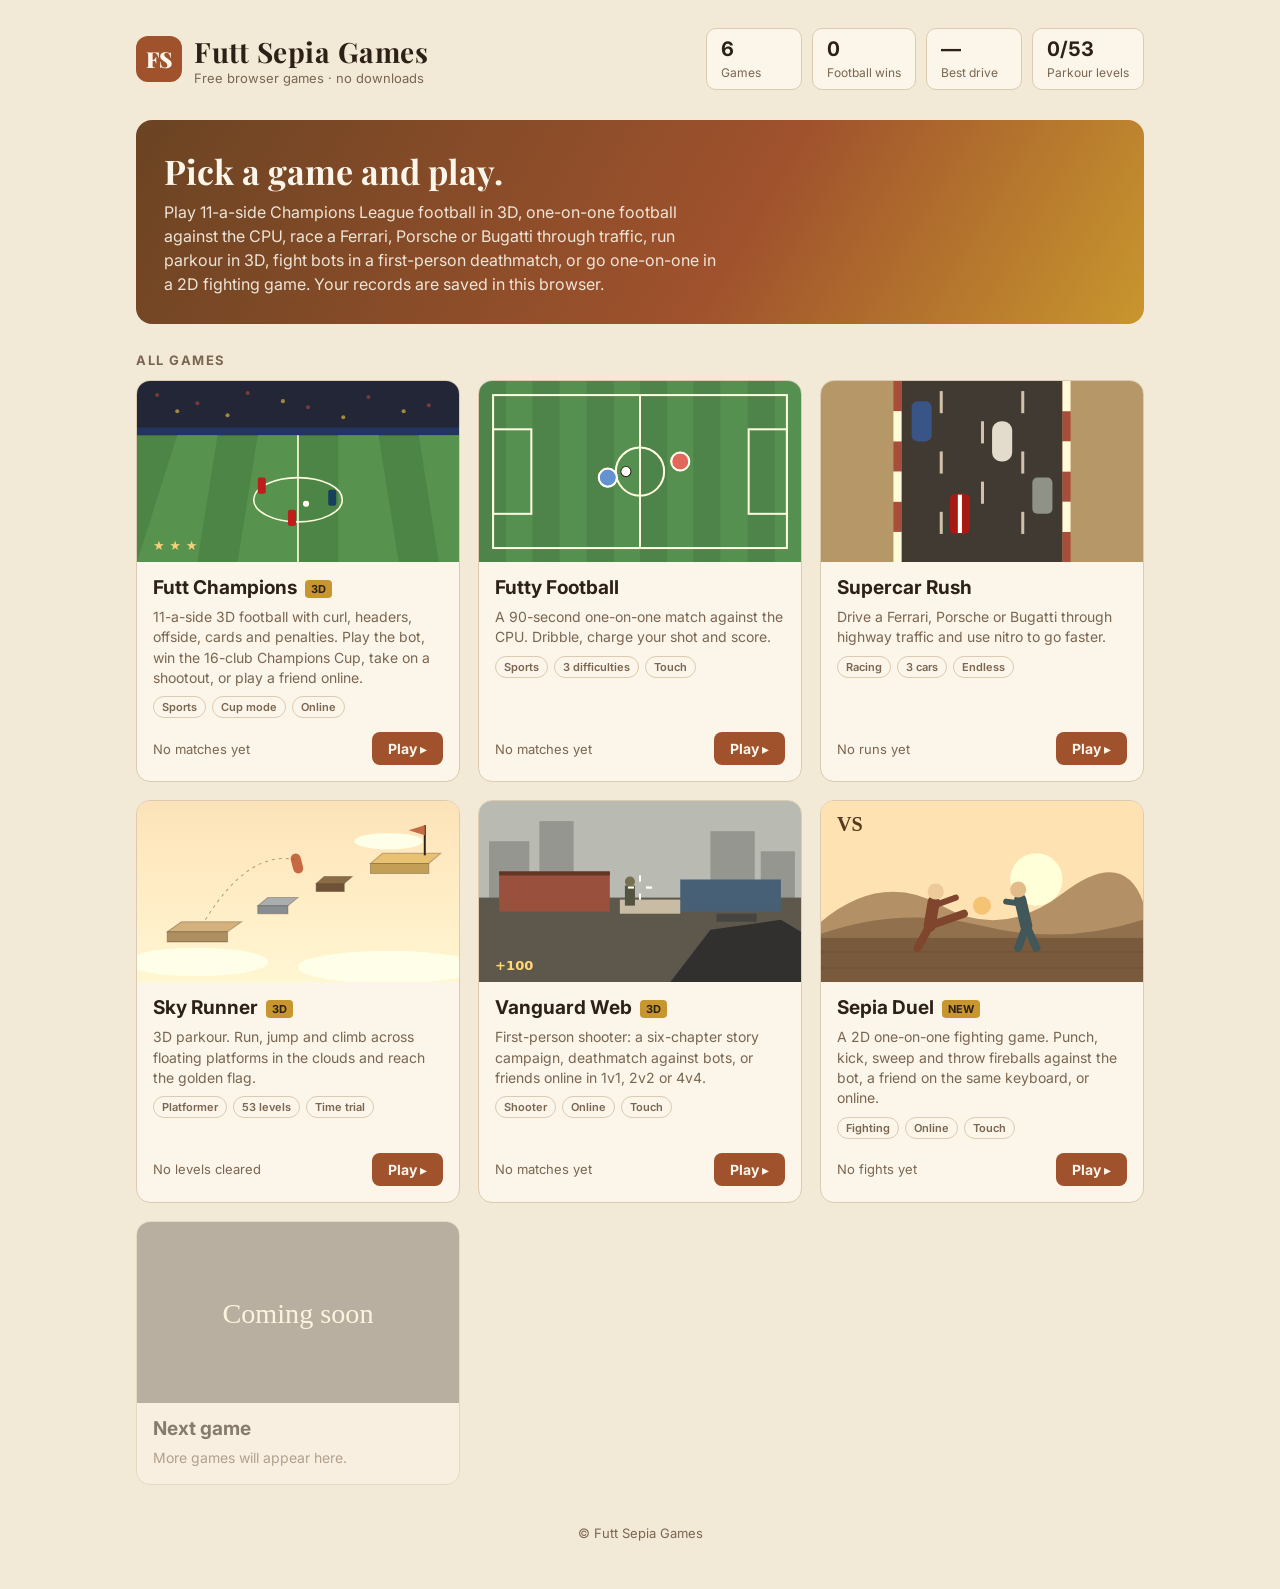
==== commit a8342a59: "Sepia Duel: 2D one-on-one fighting game (vs bot, 2 players, online) Side-view fighter with punches, " ====
--- a/index.html
+++ b/index.html
@@ -70,7 +70,7 @@
       <div><h1>Futt Sepia Games</h1><small>Free browser games · no downloads</small></div>
     </div>
     <div class="stats">
-      <div class="stat"><b id="stGames">5</b><span>Games</span></div>
+      <div class="stat"><b id="stGames">6</b><span>Games</span></div>
       <div class="stat"><b id="stWins">0</b><span>Football wins</span></div>
       <div class="stat"><b id="stBest">—</b><span>Best drive</span></div>
       <div class="stat"><b id="stLevels">0/53</b><span>Parkour levels</span></div>
@@ -79,7 +79,7 @@
 
   <section class="hero">
     <h2>Pick a game and play.</h2>
-    <p>Play 11-a-side Champions League football in 3D, one-on-one football against the CPU, race a Ferrari, Porsche or Bugatti through traffic, run parkour in 3D, or fight bots in a first-person deathmatch. Your records are saved in this browser.</p>
+    <p>Play 11-a-side Champions League football in 3D, one-on-one football against the CPU, race a Ferrari, Porsche or Bugatti through traffic, run parkour in 3D, fight bots in a first-person deathmatch, or go one-on-one in a 2D fighting game. Your records are saved in this browser.</p>
   </section>
 
   <h3>All games</h3>
@@ -191,6 +191,36 @@
       </div>
     </a>
 
+    <a class="card" href="games/duel/index.html">
+      <svg class="thumb" viewBox="0 0 320 180" aria-hidden="true">
+        <rect width="320" height="180" fill="#ecd3a6"/>
+        <circle cx="214" cy="78" r="26" fill="#fbefd4"/>
+        <path d="M0 120 Q60 70 120 104 T240 92 T320 100 V140 H0Z" fill="#b08458"/>
+        <path d="M0 132 Q80 104 160 124 T320 118 V140 H0Z" fill="#8f6640"/>
+        <rect y="136" width="320" height="44" fill="#7a5130"/>
+        <g stroke="#5e3e22" stroke-opacity=".5"><line x1="0" y1="150" x2="320" y2="150"/><line x1="0" y1="166" x2="320" y2="166"/></g>
+        <g stroke-linecap="round" fill="none">
+          <line x1="112" y1="100" x2="108" y2="124" stroke="#8b3a1e" stroke-width="12"/>
+          <line x1="108" y1="124" x2="96" y2="146" stroke="#8b3a1e" stroke-width="8"/>
+          <line x1="108" y1="124" x2="142" y2="112" stroke="#8b3a1e" stroke-width="8"/>
+          <line x1="112" y1="104" x2="134" y2="96" stroke="#8b3a1e" stroke-width="6"/>
+          <line x1="198" y1="98" x2="204" y2="124" stroke="#2f5563" stroke-width="12"/>
+          <line x1="204" y1="124" x2="196" y2="146" stroke="#2f5563" stroke-width="8"/>
+          <line x1="204" y1="124" x2="214" y2="146" stroke="#2f5563" stroke-width="8"/>
+          <line x1="198" y1="102" x2="184" y2="100" stroke="#2f5563" stroke-width="6"/>
+        </g>
+        <circle cx="114" cy="90" r="8" fill="#e3bb8c"/><circle cx="196" cy="88" r="8" fill="#d9ad7c"/>
+        <circle cx="160" cy="104" r="9" fill="#f2b04c" opacity=".9"/>
+        <text x="16" y="30" font-family="Georgia, serif" font-weight="900" font-size="20" fill="#5a3412">VS</text>
+      </svg>
+      <div class="body">
+        <h4>Sepia Duel <span class="new">NEW</span></h4>
+        <p>A 2D one-on-one fighting game. Punch, kick, sweep and throw fireballs against the bot, a friend on the same keyboard, or online.</p>
+        <div class="tags"><span class="tag">Fighting</span><span class="tag">Online</span><span class="tag">Touch</span></div>
+        <div class="foot"><span class="rec" id="recDuel">No fights yet</span><span class="play">Play ▸</span></div>
+      </div>
+    </a>
+
     <div class="card soon" aria-disabled="true">
       <svg class="thumb" viewBox="0 0 320 180" aria-hidden="true">
         <rect width="320" height="180" fill="#8a7458"/>
@@ -230,6 +260,8 @@
     document.getElementById('recParkour').textContent = done >= PK_LEVELS ? `All cleared · ${total.toFixed(1)}s total` : `${done}/${PK_LEVELS} levels cleared`;
   }
   const vg = read('fsg.vanguard', null);
+  const du = read('fsg.duel', null);
+  if (du && du.w + du.l + du.d + du.ow + du.ol) document.getElementById('recDuel').textContent = `W ${du.w + du.ow} · L ${du.l + du.ol}`;
   if (vg) document.getElementById('recVanguard').textContent = `${vg.wins}/${vg.matches} wins · best ${vg.bestKills} kills`;
 </script>
 </body>
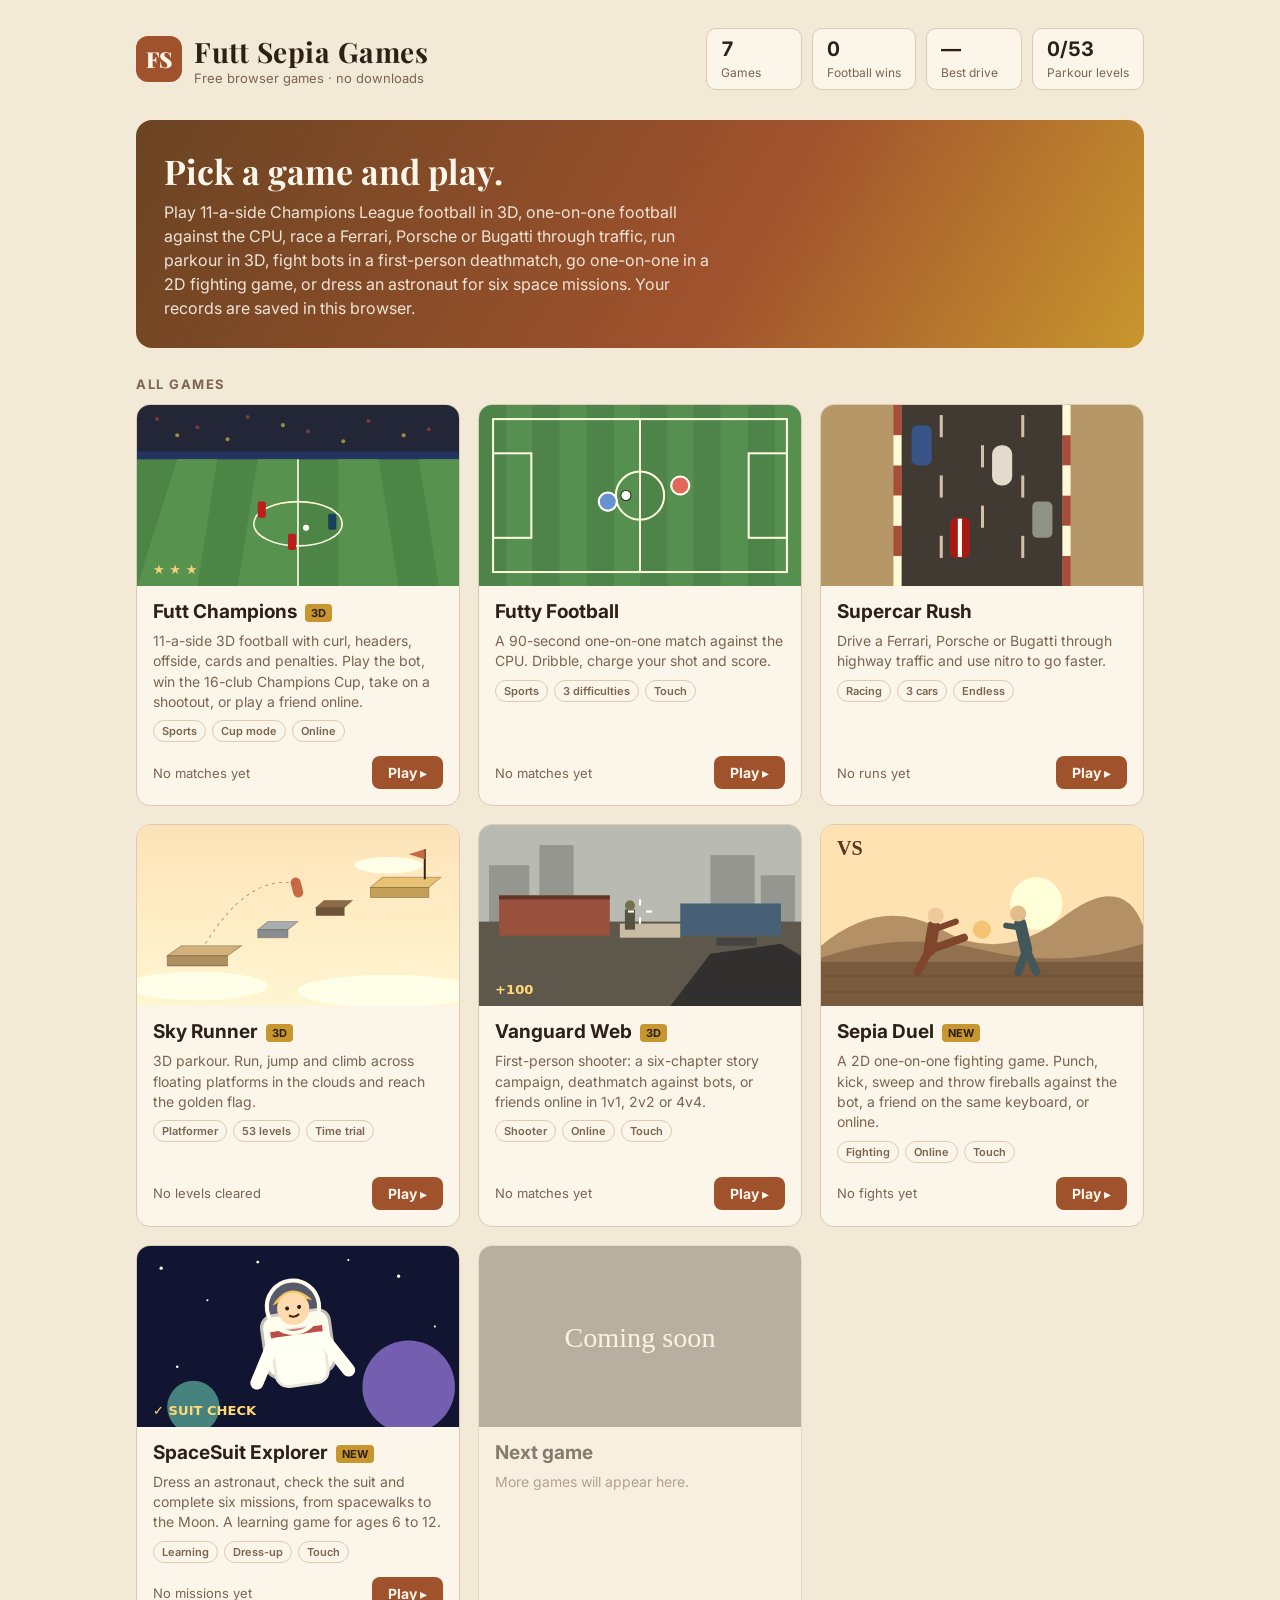
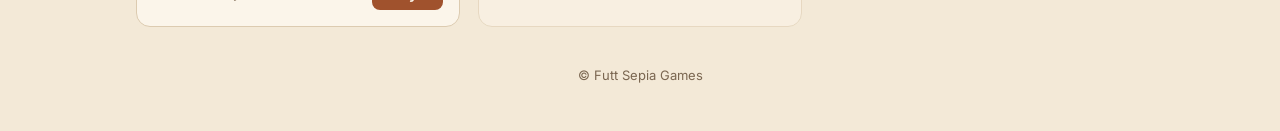
==== commit 6fd14a26: "SpaceSuit Explorer: astronaut dress-up learning game Six missions (Spacewalk, Lunar Explorer, Launch" ====
--- a/index.html
+++ b/index.html
@@ -70,7 +70,7 @@
       <div><h1>Futt Sepia Games</h1><small>Free browser games · no downloads</small></div>
     </div>
     <div class="stats">
-      <div class="stat"><b id="stGames">6</b><span>Games</span></div>
+      <div class="stat"><b id="stGames">7</b><span>Games</span></div>
       <div class="stat"><b id="stWins">0</b><span>Football wins</span></div>
       <div class="stat"><b id="stBest">—</b><span>Best drive</span></div>
       <div class="stat"><b id="stLevels">0/53</b><span>Parkour levels</span></div>
@@ -79,7 +79,7 @@
 
   <section class="hero">
     <h2>Pick a game and play.</h2>
-    <p>Play 11-a-side Champions League football in 3D, one-on-one football against the CPU, race a Ferrari, Porsche or Bugatti through traffic, run parkour in 3D, fight bots in a first-person deathmatch, or go one-on-one in a 2D fighting game. Your records are saved in this browser.</p>
+    <p>Play 11-a-side Champions League football in 3D, one-on-one football against the CPU, race a Ferrari, Porsche or Bugatti through traffic, run parkour in 3D, fight bots in a first-person deathmatch, go one-on-one in a 2D fighting game, or dress an astronaut for six space missions. Your records are saved in this browser.</p>
   </section>
 
   <h3>All games</h3>
@@ -221,6 +221,30 @@
       </div>
     </a>
 
+    <a class="card" href="games/spacesuit-explorer/index.html">
+      <svg class="thumb" viewBox="0 0 320 180" aria-hidden="true">
+        <rect width="320" height="180" fill="#0b1240"/>
+        <g fill="#fff"><circle cx="24" cy="22" r="1.6"/><circle cx="70" cy="54" r="1"/><circle cx="120" cy="16" r="1.4"/><circle cx="260" cy="30" r="1.6"/><circle cx="296" cy="80" r="1"/><circle cx="40" cy="120" r="1.2"/><circle cx="210" cy="14" r="1"/></g>
+        <circle cx="270" cy="140" r="46" fill="#7c5cff" opacity=".8"/><circle cx="56" cy="160" r="26" fill="#2fd3c4" opacity=".6"/>
+        <g transform="translate(160 96) rotate(-8)">
+          <rect x="-34" y="-30" width="68" height="62" rx="12" fill="#e9edf5" stroke="#a7b1c4" stroke-width="3"/>
+          <rect x="-26" y="-14" width="52" height="56" rx="12" fill="#f4f6fb" stroke="#cfd6e4" stroke-width="3"/>
+          <rect x="-26" y="-14" width="52" height="6" fill="#d8343a"/>
+          <path d="M-26 0 L-46 34 M26 0 L46 34" stroke="#f4f6fb" stroke-width="13" stroke-linecap="round"/>
+          <circle cx="0" cy="-36" r="26" fill="#cfe9ff" fill-opacity=".3" stroke="#e9edf5" stroke-width="4"/>
+          <path d="M-20 -40 Q0 -64 20 -40 Q0 -48 -20 -40Z" fill="#f2b632"/>
+          <circle cx="0" cy="-34" r="16" fill="#f2c9a0"/><circle cx="-6" cy="-35" r="2" fill="#2a1a12"/><circle cx="6" cy="-35" r="2" fill="#2a1a12"/><path d="M-5 -28 Q0 -24 5 -28" stroke="#3a2418" stroke-width="2" fill="none"/>
+        </g>
+        <text x="16" y="168" font-family="system-ui, sans-serif" font-weight="800" font-size="13" fill="#ffcc4d">✓ SUIT CHECK</text>
+      </svg>
+      <div class="body">
+        <h4>SpaceSuit Explorer <span class="new">NEW</span></h4>
+        <p>Dress an astronaut, check the suit and complete six missions, from spacewalks to the Moon. A learning game for ages 6 to 12.</p>
+        <div class="tags"><span class="tag">Learning</span><span class="tag">Dress-up</span><span class="tag">Touch</span></div>
+        <div class="foot"><span class="rec" id="recSpacesuit">No missions yet</span><span class="play">Play ▸</span></div>
+      </div>
+    </a>
+
     <div class="card soon" aria-disabled="true">
       <svg class="thumb" viewBox="0 0 320 180" aria-hidden="true">
         <rect width="320" height="180" fill="#8a7458"/>
@@ -262,6 +286,8 @@
   const vg = read('fsg.vanguard', null);
   const du = read('fsg.duel', null);
   if (du && du.w + du.l + du.d + du.ow + du.ol) document.getElementById('recDuel').textContent = `W ${du.w + du.ow} · L ${du.l + du.ol}`;
+  const ss = read('fsg.spacesuit', null);
+  if (ss && ss.done && Object.keys(ss.done).length) document.getElementById('recSpacesuit').textContent = `${Object.keys(ss.done).length}/6 missions · ${ss.badges.length} badges`;
   if (vg) document.getElementById('recVanguard').textContent = `${vg.wins}/${vg.matches} wins · best ${vg.bestKills} kills`;
 </script>
 </body>
